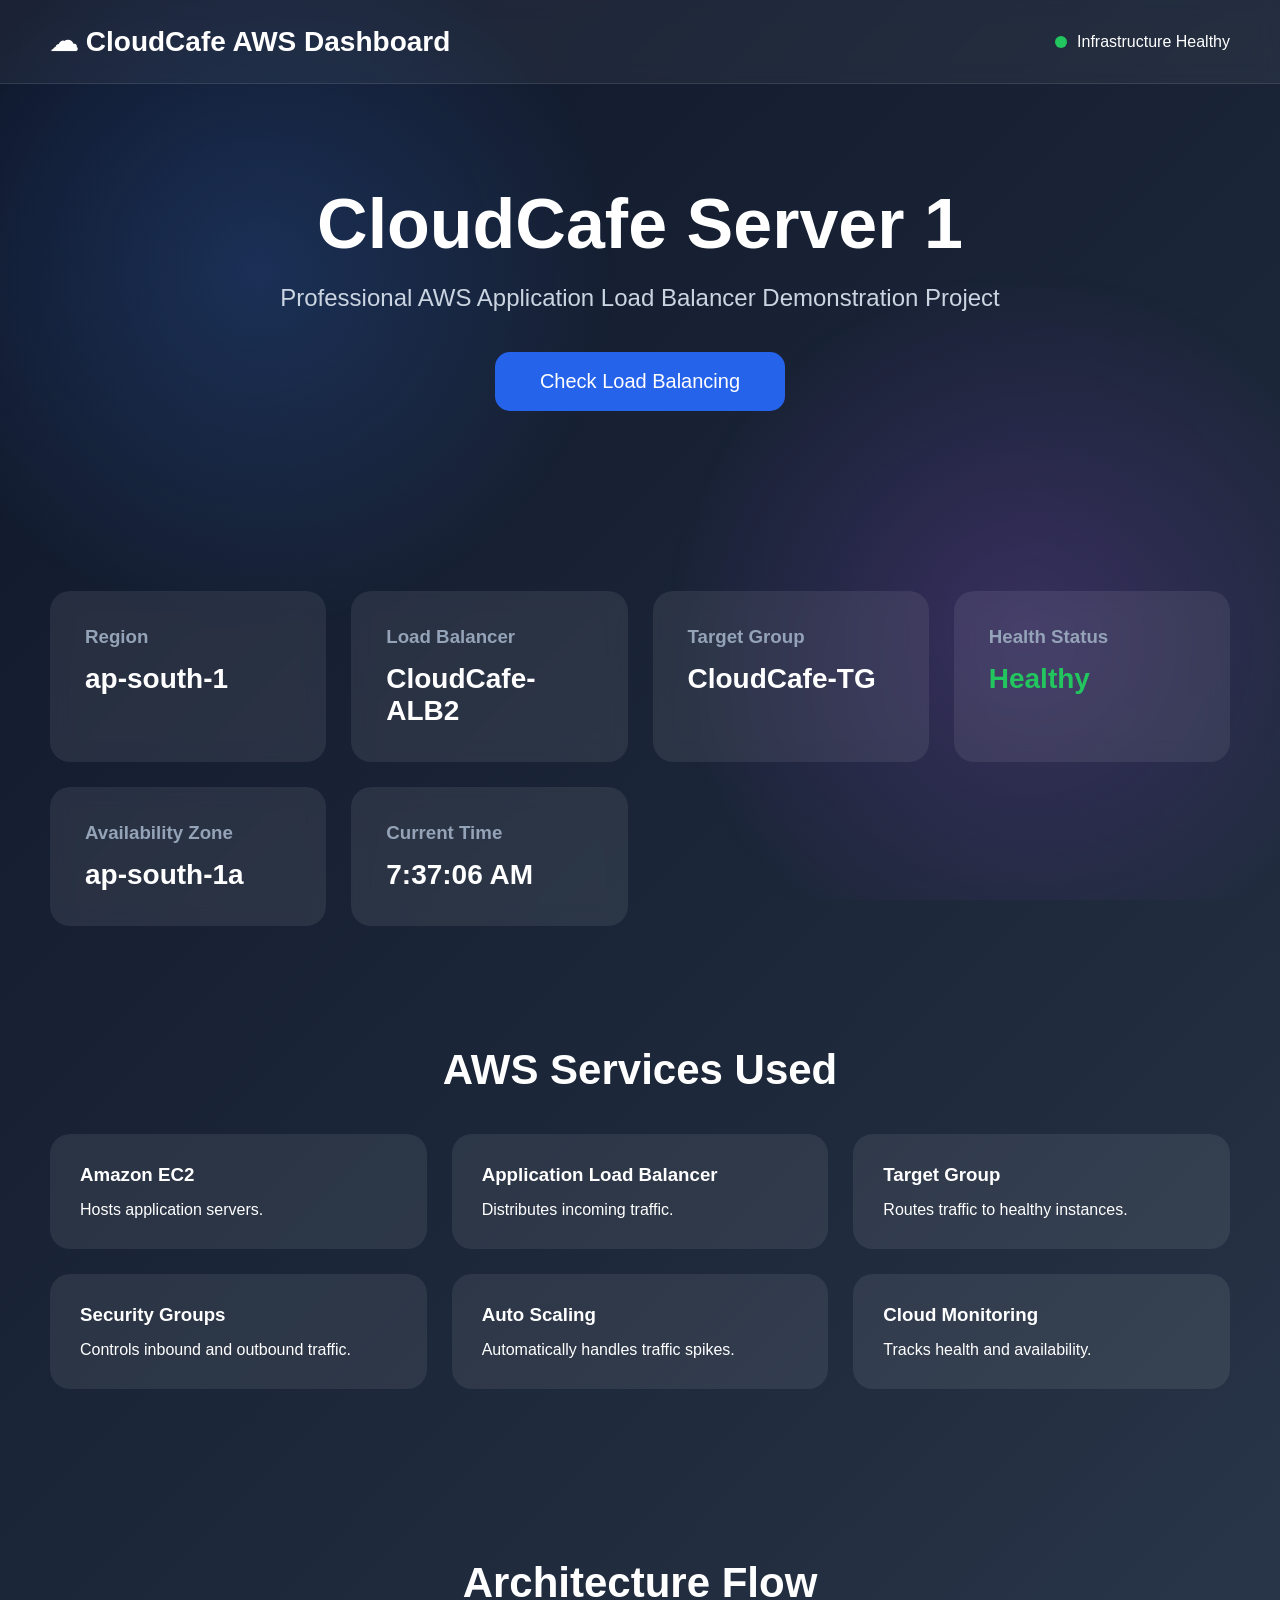
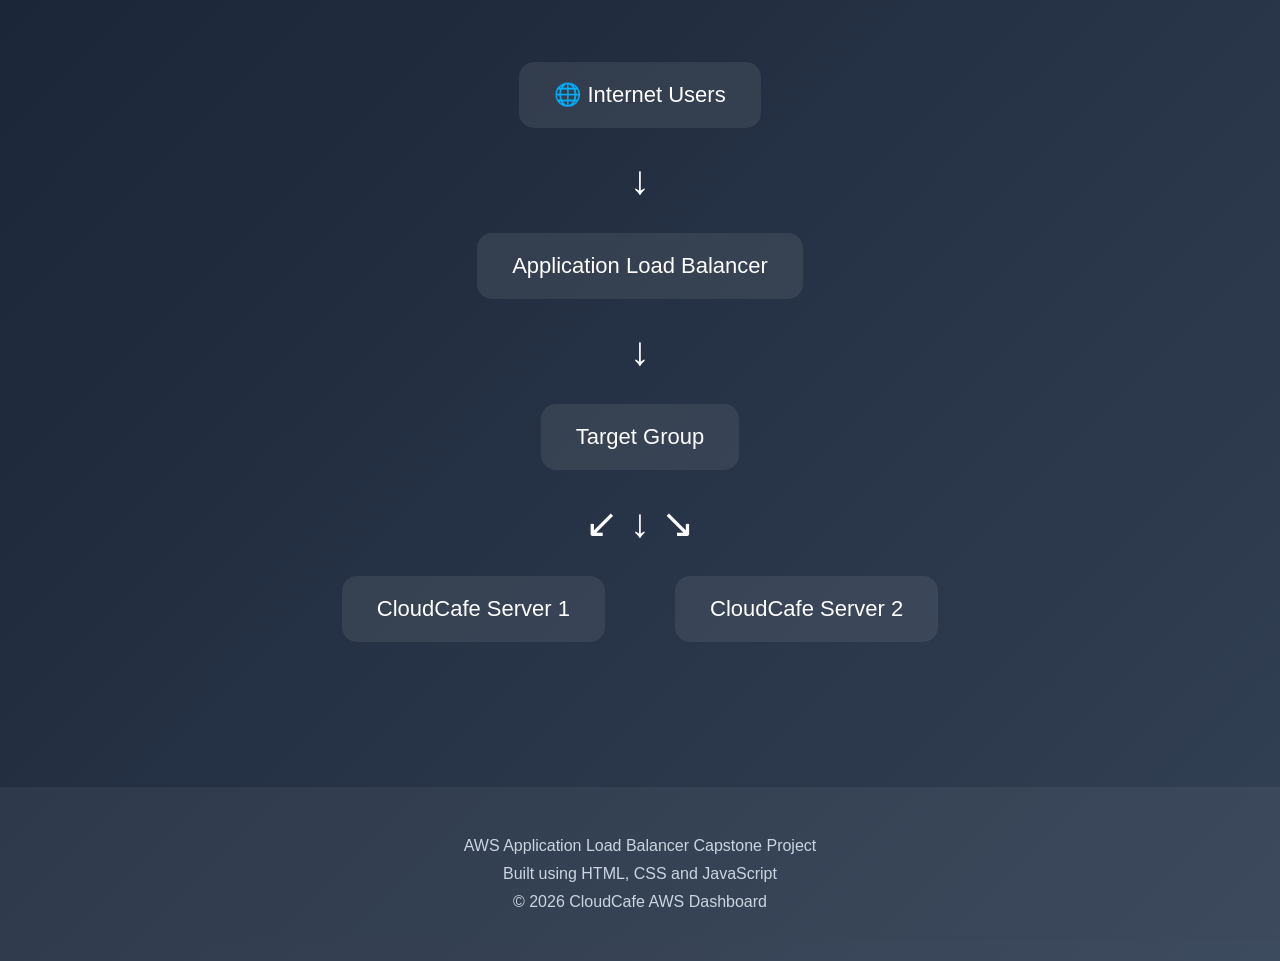
==== index.html @ b632b101 "Initial commit - ALB Server 1" ====
<!DOCTYPE html>
<html lang="en">
<head>
    <meta charset="UTF-8">
    <meta name="viewport" content="width=device-width, initial-scale=1.0">
    <title>CloudCafe AWS Dashboard</title>

    <link rel="stylesheet" href="style.css">

    <link rel="preconnect" href="https://fonts.googleapis.com">
    <link rel="preconnect" href="https://fonts.gstatic.com" crossorigin>

    <meta name="theme-color" content="#0f172a">
</head>

<body>

    <div class="background-animation"></div>

    <header class="navbar">
        <div class="logo">
            ☁ CloudCafe AWS Dashboard
        </div>

        <div class="status-container">
            <span class="status-dot"></span>
            <span class="status-text">Infrastructure Healthy</span>
        </div>
    </header>

    <section class="hero">

        <div class="hero-content">
            <h1 id="serverTitle">CloudCafe Server 1</h1>

            <p class="hero-subtitle">
                Professional AWS Application Load Balancer Demonstration Project
            </p>

            <button onclick="showServer()" class="primary-btn">
                Check Load Balancing
            </button>

            <h2 id="responseServer"></h2>

        </div>

    </section>

    <section class="metrics">

        <div class="metric-card">
            <h3>Region</h3>
            <p>ap-south-1</p>
        </div>

        <div class="metric-card">
            <h3>Load Balancer</h3>
            <p>CloudCafe-ALB2</p>
        </div>

        <div class="metric-card">
            <h3>Target Group</h3>
            <p>CloudCafe-TG</p>
        </div>

        <div class="metric-card">
            <h3>Health Status</h3>
            <p class="healthy">Healthy</p>
        </div>

        <div class="metric-card">
            <h3>Availability Zone</h3>
            <p id="az">ap-south-1a</p>
        </div>

        <div class="metric-card">
            <h3>Current Time</h3>
            <p id="clock">Loading...</p>
        </div>

    </section>

    <section class="services">

        <h2 class="section-title">
            AWS Services Used
        </h2>

        <div class="service-grid">

            <div class="service-card">
                <h3>Amazon EC2</h3>
                <p>Hosts application servers.</p>
            </div>

            <div class="service-card">
                <h3>Application Load Balancer</h3>
                <p>Distributes incoming traffic.</p>
            </div>

            <div class="service-card">
                <h3>Target Group</h3>
                <p>Routes traffic to healthy instances.</p>
            </div>

            <div class="service-card">
                <h3>Security Groups</h3>
                <p>Controls inbound and outbound traffic.</p>
            </div>

            <div class="service-card">
                <h3>Auto Scaling</h3>
                <p>Automatically handles traffic spikes.</p>
            </div>

            <div class="service-card">
                <h3>Cloud Monitoring</h3>
                <p>Tracks health and availability.</p>
            </div>

        </div>

    </section>

    <section class="architecture">

        <h2 class="section-title">
            Architecture Flow
        </h2>

        <div class="flow">

            <div class="flow-box">🌐 Internet Users</div>

            <div class="arrow">↓</div>

            <div class="flow-box">
                Application Load Balancer
            </div>

            <div class="arrow">↓</div>

            <div class="flow-box">
                Target Group
            </div>

            <div class="arrow">↙ ↓ ↘</div>

            <div class="server-row">

                <div class="flow-box server-box">
                    CloudCafe Server 1
                </div>

                <div class="flow-box server-box">
                    CloudCafe Server 2
                </div>

            </div>

        </div>

    </section>

    <footer>

        <div class="footer-content">

            <p>
                AWS Application Load Balancer Capstone Project
            </p>

            <p>
                Built using HTML, CSS and JavaScript
            </p>

            <p id="footerYear"></p>

        </div>

    </footer>

<script src="script.js"></script>

</body>
</html>
---- style.css ----
*{
    margin:0;
    padding:0;
    box-sizing:border-box;
    font-family:'Segoe UI',sans-serif;
}

body{
    background:linear-gradient(135deg,#0f172a,#1e293b,#334155);
    color:white;
    overflow-x:hidden;
}

.background-animation{
    position:fixed;
    width:100%;
    height:100%;
    background:
    radial-gradient(circle at 20% 30%,rgba(59,130,246,.2),transparent 30%),
    radial-gradient(circle at 80% 70%,rgba(168,85,247,.2),transparent 30%);
    z-index:-1;
}

.navbar{
    display:flex;
    justify-content:space-between;
    align-items:center;
    padding:25px 50px;
    background:rgba(255,255,255,0.05);
    backdrop-filter:blur(10px);
    border-bottom:1px solid rgba(255,255,255,0.1);
}

.logo{
    font-size:28px;
    font-weight:700;
}

.status-container{
    display:flex;
    align-items:center;
    gap:10px;
}

.status-dot{
    width:12px;
    height:12px;
    border-radius:50%;
    background:#22c55e;
    animation:pulse 1.5s infinite;
}

@keyframes pulse{
    0%{transform:scale(1);}
    50%{transform:scale(1.5);}
    100%{transform:scale(1);}
}

.hero{
    padding:100px 20px;
    text-align:center;
}

.hero h1{
    font-size:70px;
    margin-bottom:20px;
}

.hero-subtitle{
    font-size:24px;
    color:#cbd5e1;
    margin-bottom:40px;
}

.primary-btn{
    padding:18px 45px;
    border:none;
    border-radius:15px;
    background:#2563eb;
    color:white;
    font-size:20px;
    cursor:pointer;
    transition:.3s;
}

.primary-btn:hover{
    transform:translateY(-5px);
    background:#1d4ed8;
}

#responseServer{
    margin-top:30px;
    font-size:32px;
    color:#22c55e;
}

.metrics{
    display:grid;
    grid-template-columns:repeat(auto-fit,minmax(250px,1fr));
    gap:25px;
    padding:50px;
}

.metric-card{
    background:rgba(255,255,255,.08);
    padding:35px;
    border-radius:20px;
    backdrop-filter:blur(10px);
    transition:.3s;
}

.metric-card:hover{
    transform:translateY(-10px);
}

.metric-card h3{
    color:#94a3b8;
    margin-bottom:15px;
}

.metric-card p{
    font-size:28px;
    font-weight:bold;
}

.healthy{
    color:#22c55e;
}

.section-title{
    text-align:center;
    font-size:42px;
    margin:70px 0 40px;
}

.service-grid{
    display:grid;
    grid-template-columns:repeat(auto-fit,minmax(280px,1fr));
    gap:25px;
    padding:0 50px 50px;
}

.service-card{
    background:rgba(255,255,255,.08);
    padding:30px;
    border-radius:20px;
    transition:.3s;
}

.service-card:hover{
    transform:scale(1.05);
}

.service-card h3{
    margin-bottom:15px;
}

.architecture{
    padding:50px;
}

.flow{
    text-align:center;
}

.flow-box{
    display:inline-block;
    padding:20px 35px;
    background:rgba(255,255,255,.08);
    border-radius:15px;
    margin:15px;
    font-size:22px;
}

.arrow{
    font-size:40px;
    margin:15px;
}

.server-row{
    display:flex;
    justify-content:center;
    gap:40px;
    flex-wrap:wrap;
}

footer{
    margin-top:80px;
    padding:40px;
    text-align:center;
    background:rgba(255,255,255,.05);
}

.footer-content p{
    margin:10px 0;
    color:#cbd5e1;
}

@media(max-width:768px){

    .navbar{
        flex-direction:column;
        gap:20px;
    }

    .hero h1{
        font-size:45px;
    }

    .hero-subtitle{
        font-size:18px;
    }

    .metrics{
        padding:20px;
    }

    .service-grid{
        padding:20px;
    }
}
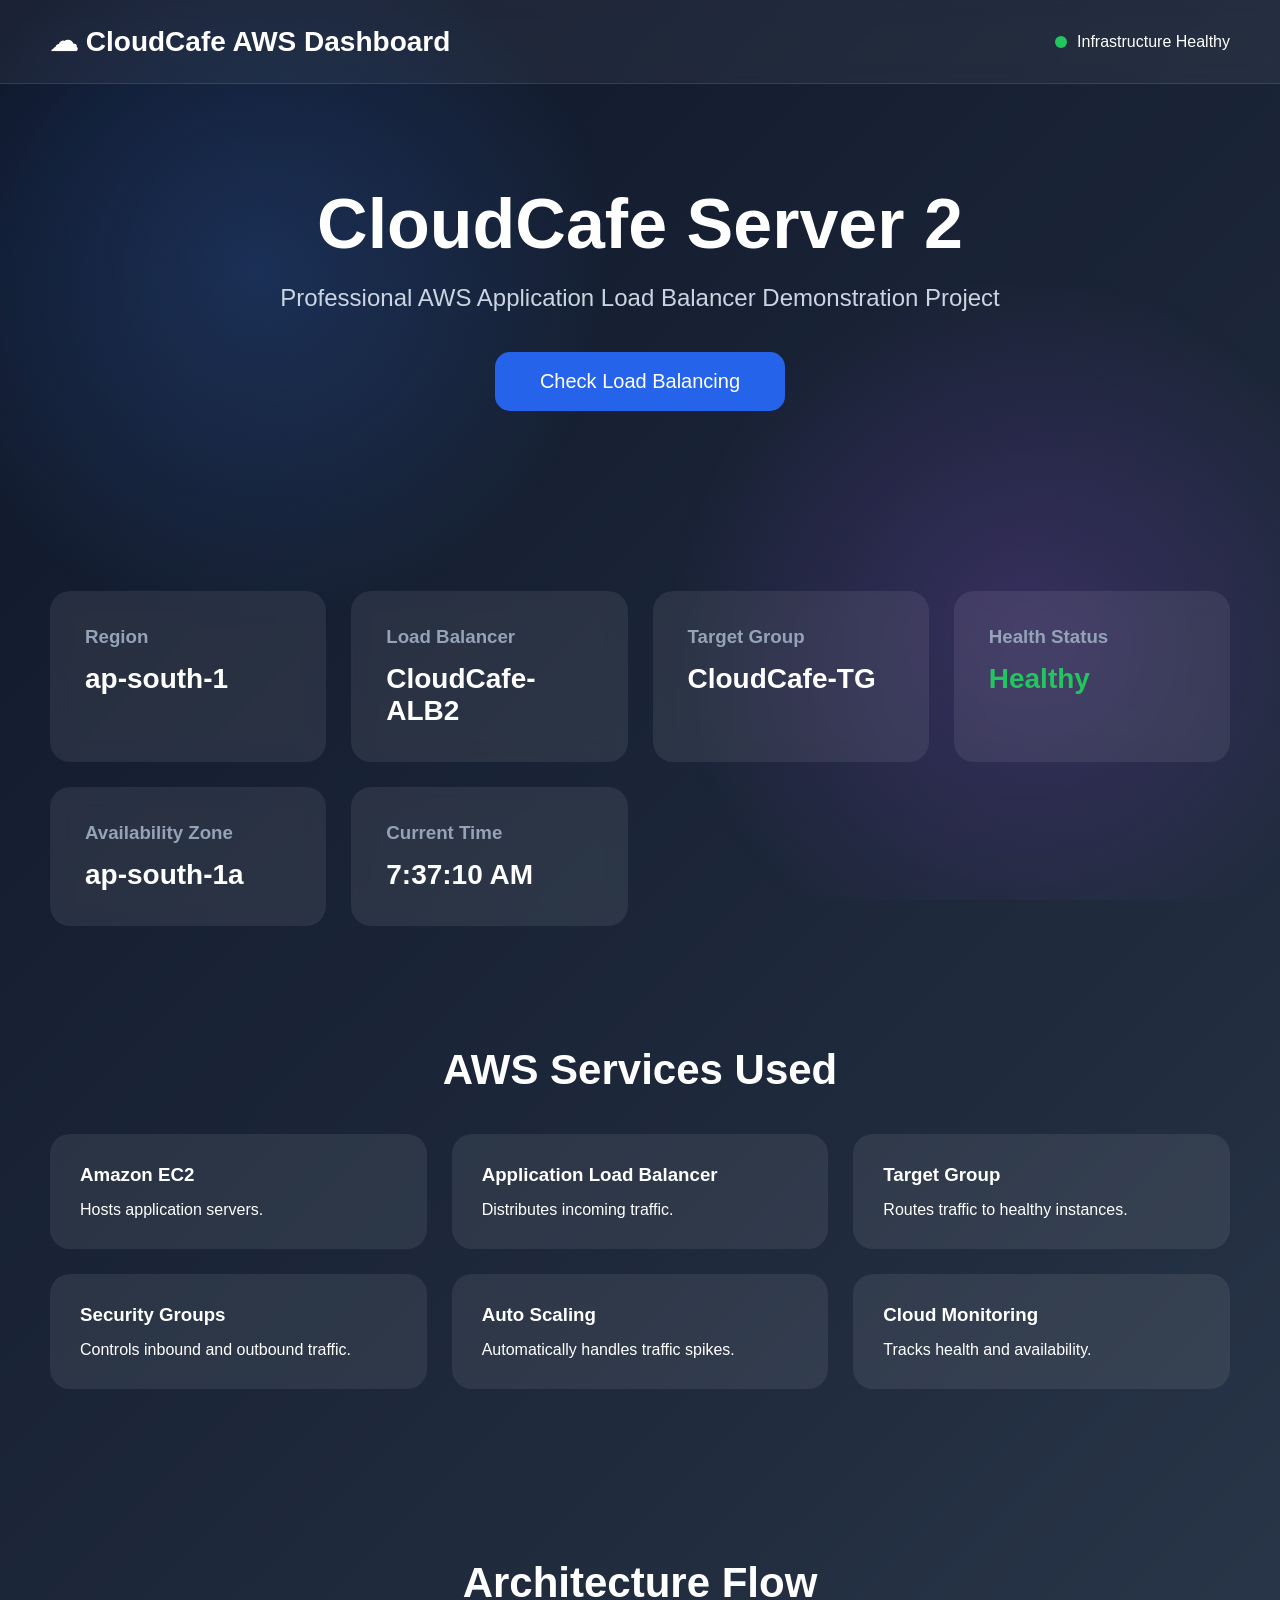
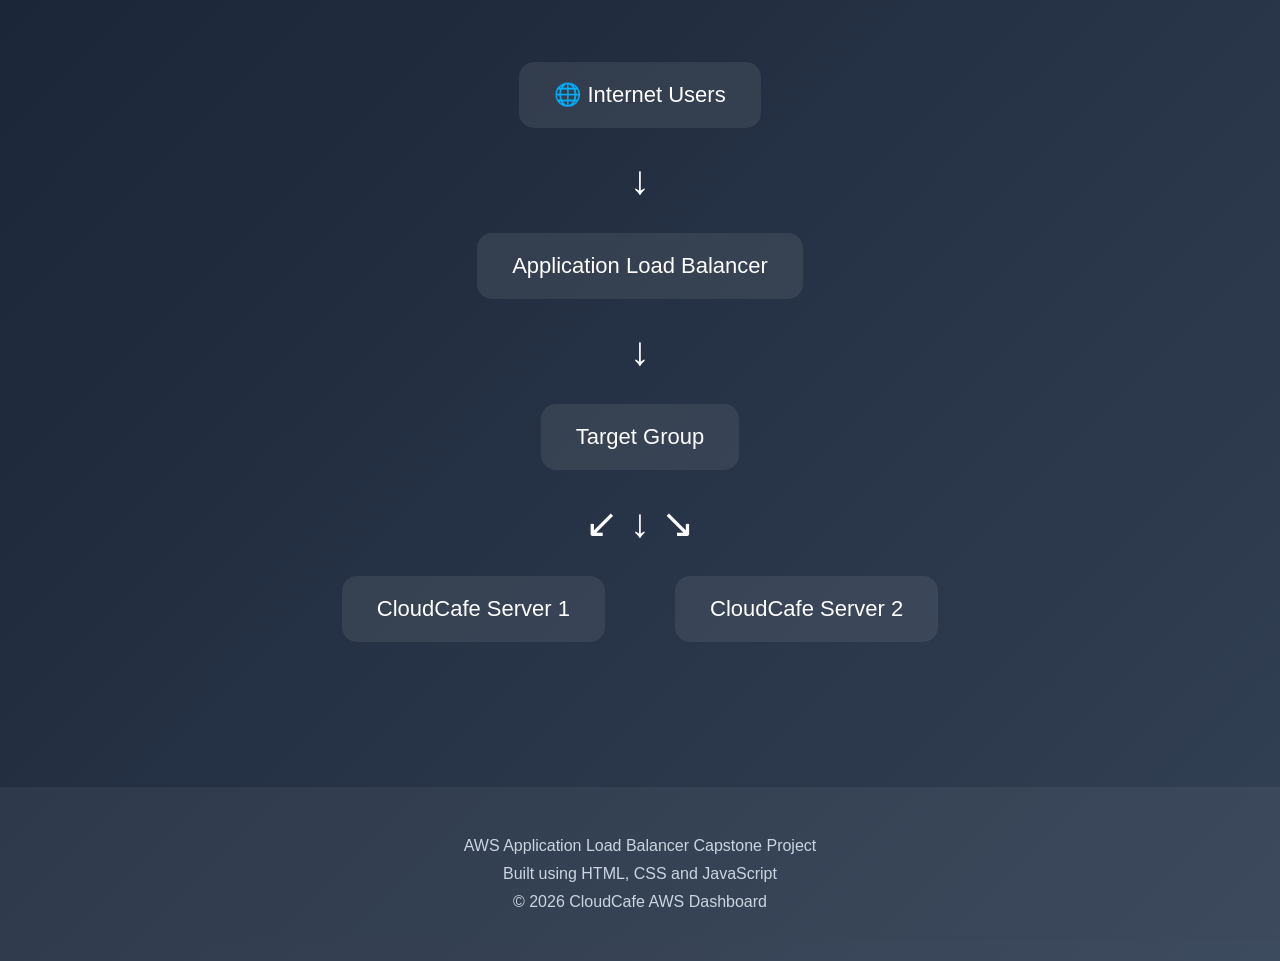
==== commit 0180d09b: "Initial commit - ALB Server 2" ====
--- a/index.html
+++ b/index.html
@@ -31,7 +31,7 @@
     <section class="hero">
 
         <div class="hero-content">
-            <h1 id="serverTitle">CloudCafe Server 1</h1>
+            <h1 id="serverTitle">CloudCafe Server 2</h1>
 
             <p class="hero-subtitle">
                 Professional AWS Application Load Balancer Demonstration Project
--- a/style.css
+++ b/style.css
@@ -1,3 +1,4 @@
+
 *{
     margin:0;
     padding:0;
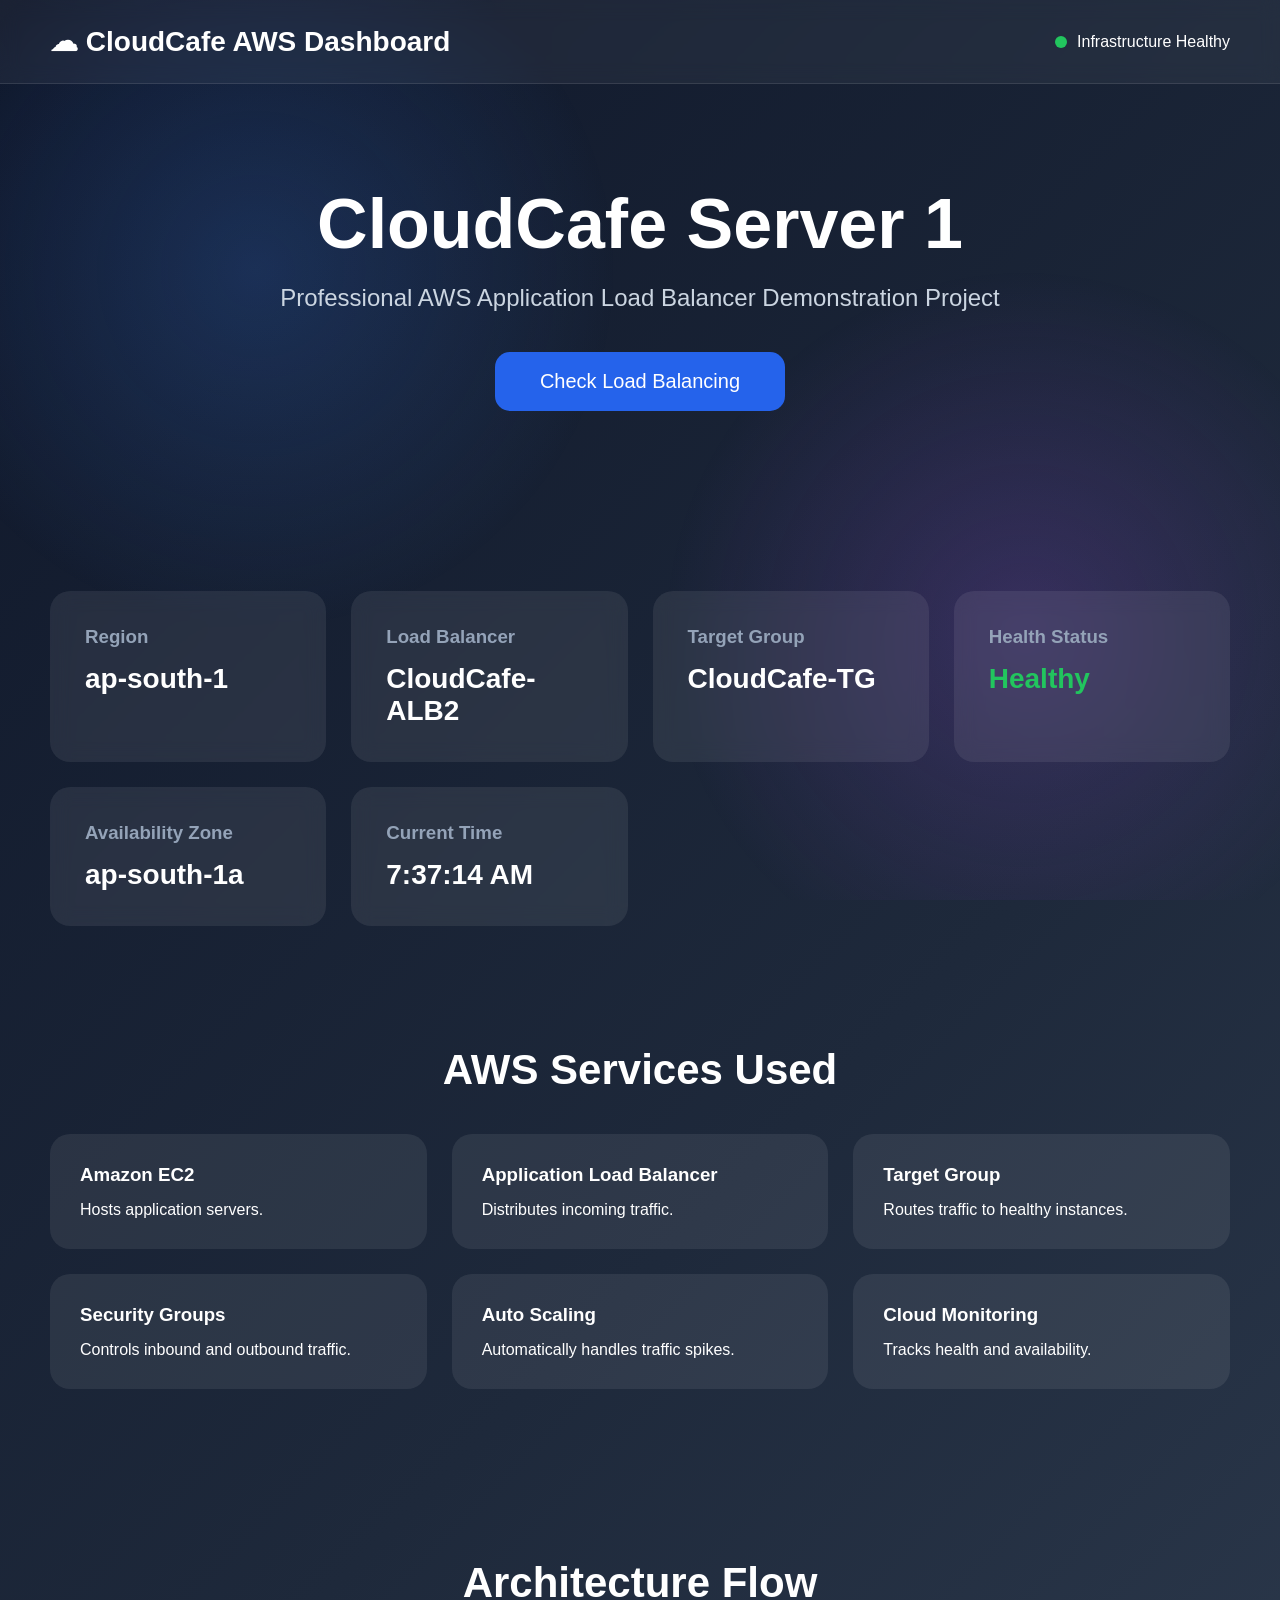
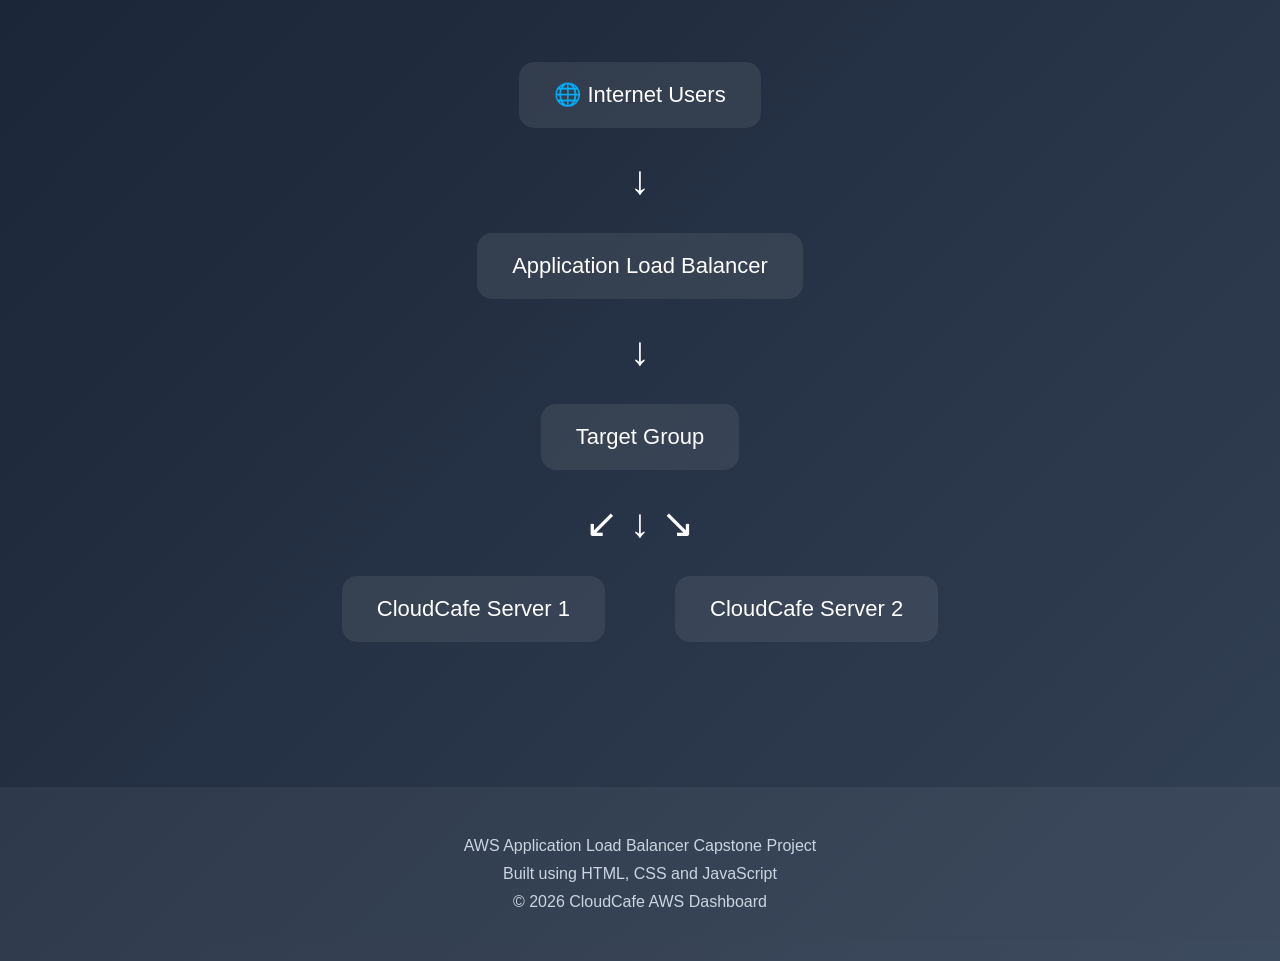
==== commit 9ff9e915: "Merge branch 'main' of https://github.com/Bhavesh2005patil/AWS-Application-Load-Balancer-Project" ====
--- a/index.html
+++ b/index.html
@@ -31,7 +31,7 @@
     <section class="hero">
 
         <div class="hero-content">
-            <h1 id="serverTitle">CloudCafe Server 2</h1>
+            <h1 id="serverTitle">CloudCafe Server 1</h1>
 
             <p class="hero-subtitle">
                 Professional AWS Application Load Balancer Demonstration Project
--- a/style.css
+++ b/style.css
@@ -1,4 +1,3 @@
-
 *{
     margin:0;
     padding:0;
